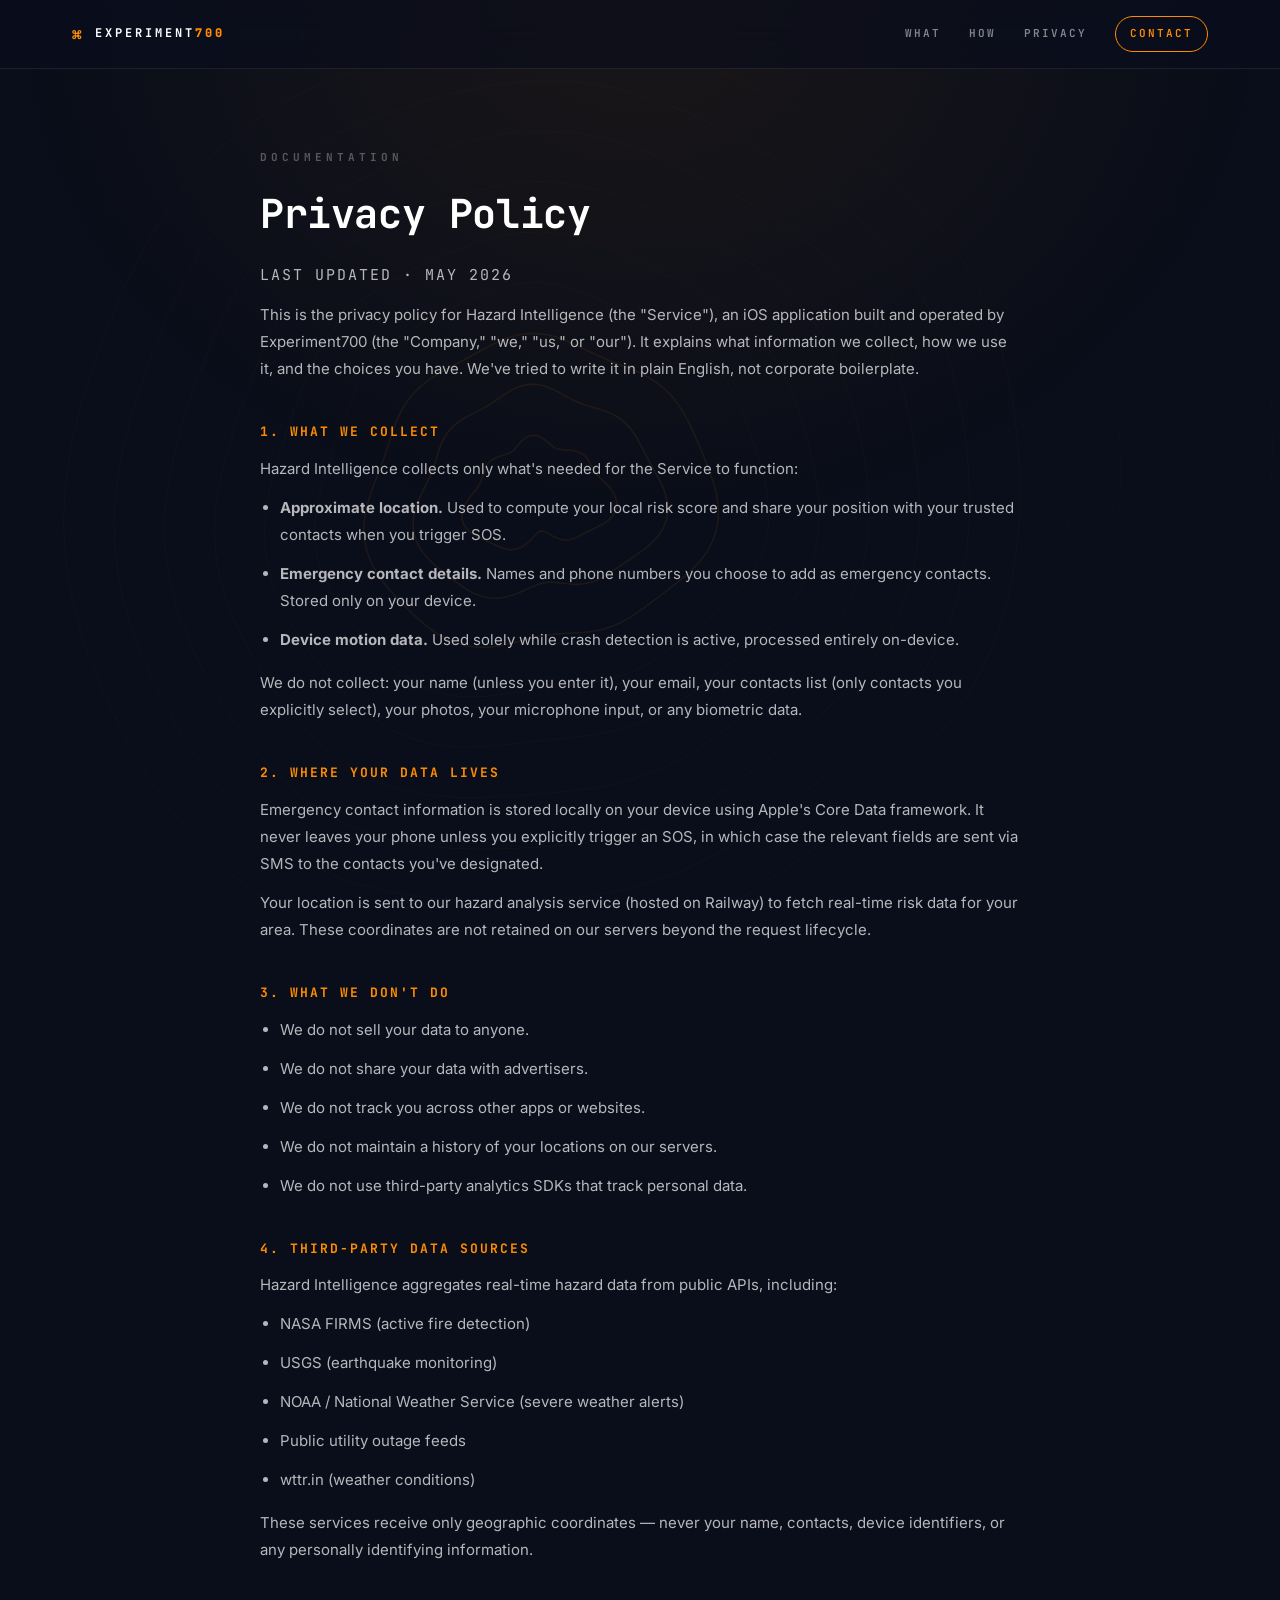
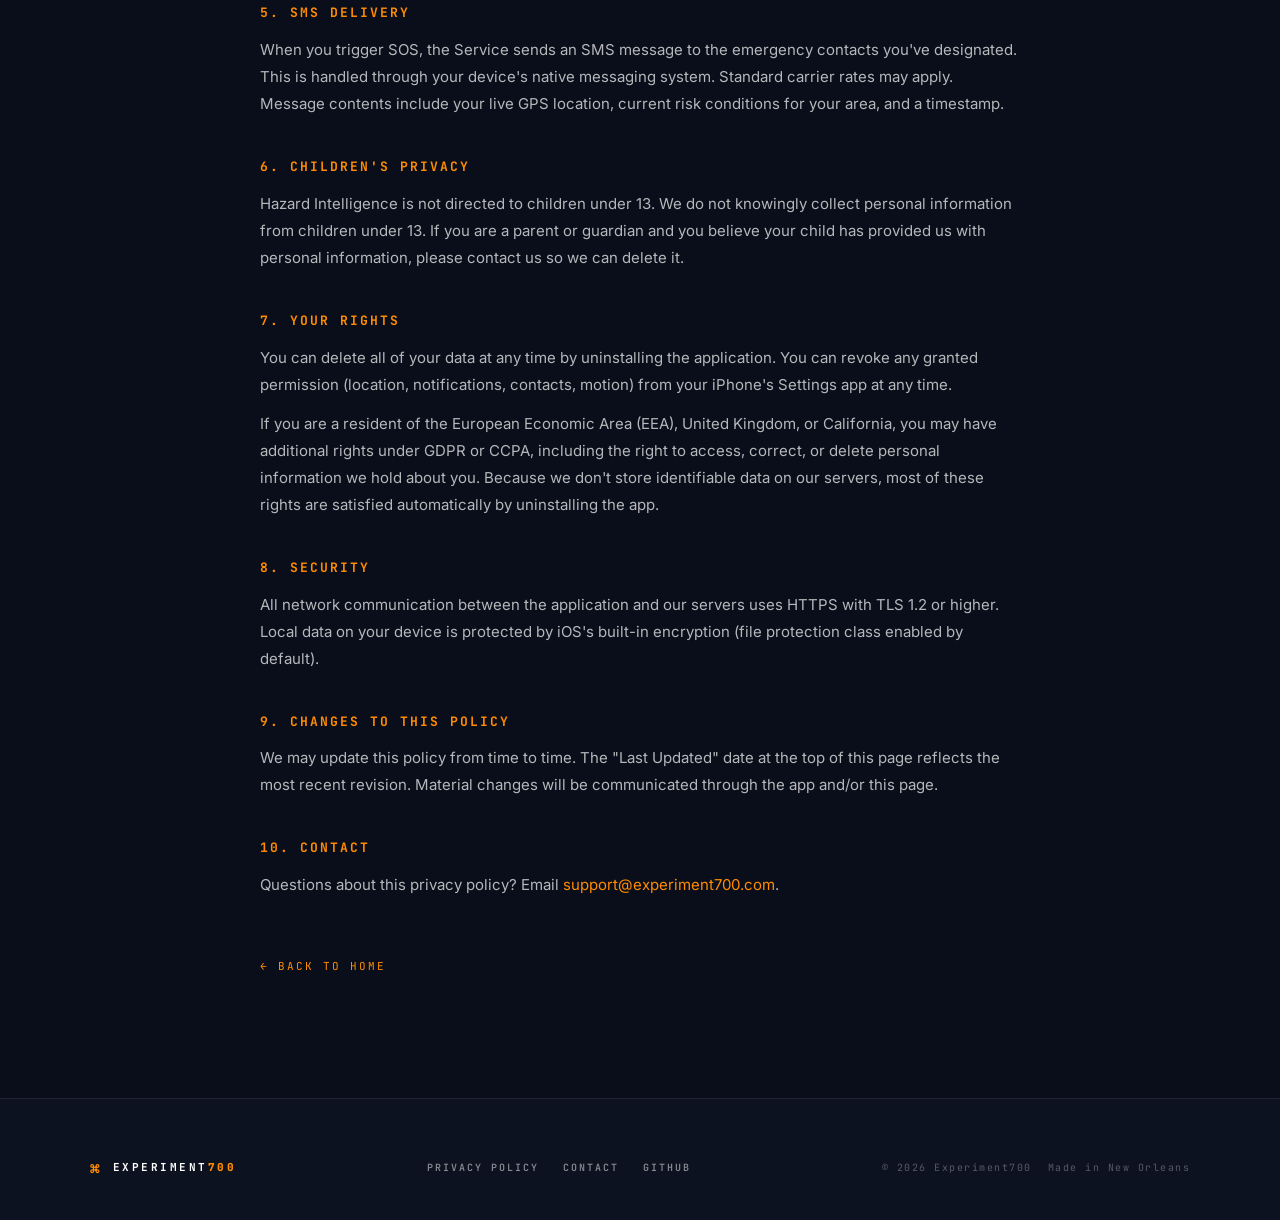
==== privacy/index.html @ 66ae2450 "Initial site: landing page, privacy policy, animated topo background. Matches Hazard Intelligence ap" ====
<!DOCTYPE html>
<html lang="en">
<head>
    <meta charset="UTF-8">
    <meta name="viewport" content="width=device-width, initial-scale=1.0">
    <meta name="description" content="Hazard Intelligence Privacy Policy — how we handle your data.">
    <meta name="theme-color" content="#0A0E1A">
    <title>Privacy Policy — Hazard Intelligence</title>
    <link rel="stylesheet" href="../style.css">
    <link rel="preconnect" href="https://fonts.googleapis.com">
    <link rel="preconnect" href="https://fonts.gstatic.com" crossorigin>
    <link href="https://fonts.googleapis.com/css2?family=JetBrains+Mono:wght@400;500;700;800&family=Inter:wght@400;500;600;700&display=swap" rel="stylesheet">
</head>
<body class="privacy-page">

    <canvas id="bg-canvas" aria-hidden="true"></canvas>

    <nav class="nav">
        <div class="nav-inner">
            <a href="/" class="brand">
                <span class="brand-mark">⌘</span>
                <span class="brand-text">EXPERIMENT<strong>700</strong></span>
            </a>
            <div class="nav-links">
                <a href="/#what">What</a>
                <a href="/#how">How</a>
                <a href="/privacy/">Privacy</a>
                <a href="mailto:support@experiment700.com" class="nav-contact">Contact</a>
            </div>
        </div>
    </nav>

    <main class="section" style="padding-top: 80px;">
        <div class="section-inner">

            <div class="section-label">DOCUMENTATION</div>
            <h1>Privacy Policy</h1>
            <p class="privacy-meta">LAST UPDATED · MAY 2026</p>

            <p>This is the privacy policy for Hazard Intelligence (the "Service"), an iOS application built and operated by Experiment700 (the "Company," "we," "us," or "our"). It explains what information we collect, how we use it, and the choices you have. We've tried to write it in plain English, not corporate boilerplate.</p>

            <h2>1. WHAT WE COLLECT</h2>
            <p>Hazard Intelligence collects only what's needed for the Service to function:</p>
            <ul>
                <li><strong>Approximate location.</strong> Used to compute your local risk score and share your position with your trusted contacts when you trigger SOS.</li>
                <li><strong>Emergency contact details.</strong> Names and phone numbers you choose to add as emergency contacts. Stored only on your device.</li>
                <li><strong>Device motion data.</strong> Used solely while crash detection is active, processed entirely on-device.</li>
            </ul>
            <p>We do not collect: your name (unless you enter it), your email, your contacts list (only contacts you explicitly select), your photos, your microphone input, or any biometric data.</p>

            <h2>2. WHERE YOUR DATA LIVES</h2>
            <p>Emergency contact information is stored locally on your device using Apple's Core Data framework. It never leaves your phone unless you explicitly trigger an SOS, in which case the relevant fields are sent via SMS to the contacts you've designated.</p>
            <p>Your location is sent to our hazard analysis service (hosted on Railway) to fetch real-time risk data for your area. These coordinates are not retained on our servers beyond the request lifecycle.</p>

            <h2>3. WHAT WE DON'T DO</h2>
            <ul>
                <li>We do not sell your data to anyone.</li>
                <li>We do not share your data with advertisers.</li>
                <li>We do not track you across other apps or websites.</li>
                <li>We do not maintain a history of your locations on our servers.</li>
                <li>We do not use third-party analytics SDKs that track personal data.</li>
            </ul>

            <h2>4. THIRD-PARTY DATA SOURCES</h2>
            <p>Hazard Intelligence aggregates real-time hazard data from public APIs, including:</p>
            <ul>
                <li>NASA FIRMS (active fire detection)</li>
                <li>USGS (earthquake monitoring)</li>
                <li>NOAA / National Weather Service (severe weather alerts)</li>
                <li>Public utility outage feeds</li>
                <li>wttr.in (weather conditions)</li>
            </ul>
            <p>These services receive only geographic coordinates — never your name, contacts, device identifiers, or any personally identifying information.</p>

            <h2>5. SMS DELIVERY</h2>
            <p>When you trigger SOS, the Service sends an SMS message to the emergency contacts you've designated. This is handled through your device's native messaging system. Standard carrier rates may apply. Message contents include your live GPS location, current risk conditions for your area, and a timestamp.</p>

            <h2>6. CHILDREN'S PRIVACY</h2>
            <p>Hazard Intelligence is not directed to children under 13. We do not knowingly collect personal information from children under 13. If you are a parent or guardian and you believe your child has provided us with personal information, please contact us so we can delete it.</p>

            <h2>7. YOUR RIGHTS</h2>
            <p>You can delete all of your data at any time by uninstalling the application. You can revoke any granted permission (location, notifications, contacts, motion) from your iPhone's Settings app at any time.</p>
            <p>If you are a resident of the European Economic Area (EEA), United Kingdom, or California, you may have additional rights under GDPR or CCPA, including the right to access, correct, or delete personal information we hold about you. Because we don't store identifiable data on our servers, most of these rights are satisfied automatically by uninstalling the app.</p>

            <h2>8. SECURITY</h2>
            <p>All network communication between the application and our servers uses HTTPS with TLS 1.2 or higher. Local data on your device is protected by iOS's built-in encryption (file protection class enabled by default).</p>

            <h2>9. CHANGES TO THIS POLICY</h2>
            <p>We may update this policy from time to time. The "Last Updated" date at the top of this page reflects the most recent revision. Material changes will be communicated through the app and/or this page.</p>

            <h2>10. CONTACT</h2>
            <p>Questions about this privacy policy? Email <a href="mailto:support@experiment700.com" style="color: var(--accent);">support@experiment700.com</a>.</p>

            <a href="/" class="back-link">← BACK TO HOME</a>

        </div>
    </main>

    <footer class="footer">
        <div class="footer-inner">
            <div class="footer-brand">
                <span class="brand-mark">⌘</span>
                <span class="brand-text">EXPERIMENT<strong>700</strong></span>
            </div>
            <div class="footer-links">
                <a href="/privacy/">Privacy Policy</a>
                <a href="mailto:support@experiment700.com">Contact</a>
                <a href="https://github.com/Experiment700/Hazard-Intelligence" target="_blank" rel="noopener">GitHub</a>
            </div>
            <div class="footer-meta">
                <span>© 2026 Experiment700</span>
                <span>Made in New Orleans</span>
            </div>
        </div>
    </footer>

    <script src="../app.js"></script>
</body>
</html>
---- style.css ----
/* ============================================================
   Experiment700 — Hazard Intelligence
   Site Stylesheet
   Matches the app aesthetic: dark navy, monospaced, accent orange.
   ============================================================ */

   :root {
    --bg: #0A0E1A;
    --bg-alt: #0D1220;
    --bg-card: rgba(255, 255, 255, 0.04);
    --border: rgba(255, 255, 255, 0.08);
    --border-strong: rgba(255, 255, 255, 0.15);

    --text: #FFFFFF;
    --text-soft: rgba(255, 255, 255, 0.7);
    --text-dim: rgba(255, 255, 255, 0.5);
    --text-faint: rgba(255, 255, 255, 0.3);

    --accent: #FF8C00;
    --accent-glow: rgba(255, 140, 0, 0.35);
    --danger: #FF3B30;
    --info: #5AC8FA;
    --success: #34C759;

    --mono: 'JetBrains Mono', 'Menlo', 'SF Mono', monospace;
    --sans: 'Inter', -apple-system, BlinkMacSystemFont, system-ui, sans-serif;
}

* {
    box-sizing: border-box;
    margin: 0;
    padding: 0;
}

html {
    scroll-behavior: smooth;
}

body {
    background: var(--bg);
    color: var(--text);
    font-family: var(--sans);
    line-height: 1.6;
    -webkit-font-smoothing: antialiased;
    -moz-osx-font-smoothing: grayscale;
    overflow-x: hidden;
}

a {
    color: inherit;
    text-decoration: none;
    transition: color 0.2s ease;
}

a:hover {
    color: var(--accent);
}

/* ============================================================
   Background canvas — animated topo grid
   ============================================================ */
#bg-canvas {
    position: fixed;
    top: 0;
    left: 0;
    width: 100vw;
    height: 100vh;
    z-index: -1;
    opacity: 0.5;
    pointer-events: none;
}

body::before {
    content: '';
    position: fixed;
    top: 0;
    left: 0;
    right: 0;
    height: 60vh;
    background: radial-gradient(ellipse at top, var(--accent-glow), transparent 70%);
    opacity: 0.2;
    z-index: -1;
    pointer-events: none;
}

/* ============================================================
   Navigation
   ============================================================ */
.nav {
    position: sticky;
    top: 0;
    z-index: 100;
    background: rgba(10, 14, 26, 0.7);
    backdrop-filter: saturate(180%) blur(20px);
    -webkit-backdrop-filter: saturate(180%) blur(20px);
    border-bottom: 1px solid var(--border);
}

.nav-inner {
    max-width: 1200px;
    margin: 0 auto;
    padding: 16px 32px;
    display: flex;
    justify-content: space-between;
    align-items: center;
}

.brand {
    display: flex;
    align-items: center;
    gap: 10px;
    font-family: var(--mono);
    font-size: 12px;
    font-weight: 700;
    letter-spacing: 3px;
    color: var(--text);
}

.brand-mark {
    font-size: 16px;
    color: var(--accent);
}

.brand-text strong {
    color: var(--accent);
    font-weight: 800;
}

.nav-links {
    display: flex;
    gap: 28px;
    align-items: center;
    font-family: var(--mono);
    font-size: 11px;
    font-weight: 600;
    letter-spacing: 2px;
    text-transform: uppercase;
}

.nav-links a {
    color: var(--text-dim);
}

.nav-links a:hover {
    color: var(--text);
}

.nav-contact {
    color: var(--accent) !important;
    border: 1px solid var(--accent);
    padding: 8px 14px;
    border-radius: 99px;
    transition: all 0.2s ease;
}

.nav-contact:hover {
    background: var(--accent);
    color: black !important;
}

/* ============================================================
   Hero
   ============================================================ */
.hero {
    padding: 120px 32px 100px;
    min-height: 80vh;
    display: flex;
    align-items: center;
    justify-content: center;
}

.hero-inner {
    max-width: 900px;
    text-align: center;
}

.hero-badge {
    display: inline-flex;
    align-items: center;
    gap: 8px;
    padding: 8px 16px;
    border-radius: 99px;
    border: 1px solid var(--border-strong);
    background: var(--bg-card);
    font-family: var(--mono);
    font-size: 10px;
    font-weight: 700;
    letter-spacing: 2px;
    color: var(--text-soft);
    margin-bottom: 32px;
}

.hero-badge-dot {
    width: 6px;
    height: 6px;
    border-radius: 50%;
    background: var(--success);
    box-shadow: 0 0 8px var(--success);
    animation: pulse 2s infinite;
}

@keyframes pulse {
    0%, 100% { opacity: 1; }
    50% { opacity: 0.4; }
}

.hero-title {
    font-family: var(--mono);
    font-size: clamp(36px, 7vw, 72px);
    font-weight: 800;
    line-height: 1.1;
    letter-spacing: -0.02em;
    margin-bottom: 32px;
}

.hero-title .accent {
    color: var(--accent);
    text-shadow: 0 0 30px var(--accent-glow);
}

.hero-sub {
    font-size: clamp(15px, 2vw, 18px);
    color: var(--text-soft);
    line-height: 1.7;
    max-width: 640px;
    margin: 0 auto 40px;
}

.hero-cta {
    display: flex;
    flex-direction: column;
    align-items: center;
    gap: 16px;
}

.btn {
    display: inline-block;
    padding: 18px 36px;
    border-radius: 99px;
    font-family: var(--mono);
    font-weight: 700;
    font-size: 12px;
    letter-spacing: 3px;
    text-transform: uppercase;
    transition: all 0.2s ease;
    cursor: pointer;
    border: none;
}

.btn-primary {
    background: var(--accent);
    color: black;
    box-shadow: 0 8px 24px var(--accent-glow);
}

.btn-primary:hover {
    transform: translateY(-2px);
    box-shadow: 0 12px 32px var(--accent-glow);
    color: black;
}

.hero-cta-note {
    font-family: var(--mono);
    font-size: 10px;
    letter-spacing: 2px;
    color: var(--text-faint);
}

/* ============================================================
   Sections
   ============================================================ */
.section {
    padding: 120px 32px;
    position: relative;
}

.section-alt {
    background: var(--bg-alt);
    border-top: 1px solid var(--border);
    border-bottom: 1px solid var(--border);
}

.section-inner {
    max-width: 1100px;
    margin: 0 auto;
}

.section-inner.narrow {
    max-width: 720px;
}

.section-label {
    font-family: var(--mono);
    font-size: 11px;
    font-weight: 700;
    letter-spacing: 4px;
    color: var(--text-faint);
    margin-bottom: 16px;
    text-transform: uppercase;
}

.section-title {
    font-family: var(--mono);
    font-size: clamp(28px, 4.5vw, 44px);
    font-weight: 700;
    line-height: 1.2;
    letter-spacing: -0.01em;
    margin-bottom: 56px;
}

.section-title.small {
    font-size: clamp(22px, 3vw, 32px);
    margin-bottom: 16px;
}

.lede {
    font-size: 18px;
    color: var(--text-soft);
    line-height: 1.8;
    margin-bottom: 24px;
}

.signoff {
    font-family: var(--mono);
    font-size: 12px;
    letter-spacing: 2px;
    color: var(--accent);
}

/* ============================================================
   Pillars (3-up grid)
   ============================================================ */
.pillars {
    display: grid;
    grid-template-columns: repeat(auto-fit, minmax(280px, 1fr));
    gap: 24px;
}

.pillar {
    padding: 32px;
    border-radius: 16px;
    background: var(--bg-card);
    border: 1px solid var(--border);
    transition: transform 0.3s ease, border-color 0.3s ease;
}

.pillar:hover {
    transform: translateY(-4px);
    border-color: var(--border-strong);
}

.pillar-icon {
    width: 56px;
    height: 56px;
    border-radius: 14px;
    background: color-mix(in srgb, var(--icon-color) 15%, transparent);
    display: flex;
    align-items: center;
    justify-content: center;
    color: var(--icon-color);
    margin-bottom: 20px;
}

.pillar-icon svg {
    width: 28px;
    height: 28px;
}

.pillar h3 {
    font-family: var(--mono);
    font-size: 12px;
    font-weight: 700;
    letter-spacing: 2px;
    color: var(--icon-color);
    margin-bottom: 12px;
}

.pillar p {
    color: var(--text-soft);
    font-size: 14px;
    line-height: 1.7;
}

/* ============================================================
   Steps (4-up grid)
   ============================================================ */
.steps {
    display: grid;
    grid-template-columns: repeat(auto-fit, minmax(220px, 1fr));
    gap: 32px;
}

.step {
    padding: 24px 4px;
    border-top: 1px solid var(--border-strong);
}

.step-num {
    font-family: var(--mono);
    font-size: 11px;
    font-weight: 700;
    letter-spacing: 3px;
    color: var(--accent);
    margin-bottom: 12px;
}

.step h4 {
    font-family: var(--mono);
    font-size: 13px;
    font-weight: 700;
    letter-spacing: 2px;
    margin-bottom: 12px;
}

.step p {
    color: var(--text-soft);
    font-size: 13px;
    line-height: 1.7;
}

/* ============================================================
   CTA card
   ============================================================ */
.section-cta {
    padding-bottom: 80px;
}

.cta-card {
    padding: 48px;
    border-radius: 24px;
    background: linear-gradient(135deg, rgba(255, 140, 0, 0.08), rgba(255, 140, 0, 0.02));
    border: 1px solid rgba(255, 140, 0, 0.2);
    display: flex;
    flex-wrap: wrap;
    gap: 32px;
    align-items: center;
    justify-content: space-between;
}

.cta-text {
    flex: 1;
    min-width: 280px;
}

.cta-text p {
    color: var(--text-soft);
    font-size: 14px;
    margin-top: 8px;
}

.appstore-placeholder {
    display: inline-flex;
    align-items: center;
    gap: 12px;
    padding: 14px 22px;
    border-radius: 12px;
    background: rgba(255, 255, 255, 0.05);
    border: 1px solid var(--border-strong);
    color: var(--text);
    font-family: var(--sans);
    cursor: not-allowed;
    opacity: 0.6;
}

.appstore-placeholder div {
    display: flex;
    flex-direction: column;
    line-height: 1.1;
}

.appstore-tagline {
    font-family: var(--mono);
    font-size: 9px;
    font-weight: 600;
    letter-spacing: 1.5px;
    color: var(--text-dim);
}

.appstore-name {
    font-size: 18px;
    font-weight: 600;
    letter-spacing: -0.01em;
}

/* ============================================================
   Footer
   ============================================================ */
.footer {
    padding: 56px 32px 40px;
    border-top: 1px solid var(--border);
    background: var(--bg-alt);
}

.footer-inner {
    max-width: 1100px;
    margin: 0 auto;
    display: flex;
    flex-wrap: wrap;
    align-items: center;
    justify-content: space-between;
    gap: 24px;
}

.footer-brand {
    display: flex;
    align-items: center;
    gap: 10px;
    font-family: var(--mono);
    font-size: 11px;
    font-weight: 700;
    letter-spacing: 2.5px;
    color: var(--text);
}

.footer-links {
    display: flex;
    gap: 24px;
    font-family: var(--mono);
    font-size: 10px;
    font-weight: 600;
    letter-spacing: 2px;
    text-transform: uppercase;
}

.footer-links a {
    color: var(--text-dim);
}

.footer-meta {
    display: flex;
    gap: 16px;
    font-family: var(--mono);
    font-size: 10px;
    letter-spacing: 1.5px;
    color: var(--text-faint);
}

/* ============================================================
   Privacy page specific
   ============================================================ */
.privacy-page .section-inner {
    max-width: 760px;
}

.privacy-page h1 {
    font-family: var(--mono);
    font-size: clamp(28px, 5vw, 40px);
    margin-bottom: 16px;
    letter-spacing: -0.01em;
}

.privacy-meta {
    font-family: var(--mono);
    font-size: 11px;
    letter-spacing: 2px;
    color: var(--accent);
    margin-bottom: 40px;
}

.privacy-page h2 {
    font-family: var(--mono);
    font-size: 13px;
    font-weight: 700;
    letter-spacing: 2px;
    color: var(--accent);
    margin: 40px 0 12px;
    text-transform: uppercase;
}

.privacy-page p,
.privacy-page li {
    color: var(--text-soft);
    font-size: 15px;
    line-height: 1.8;
    margin-bottom: 12px;
}

.privacy-page ul {
    padding-left: 20px;
    margin-bottom: 16px;
}

.back-link {
    display: inline-block;
    margin-top: 48px;
    font-family: var(--mono);
    font-size: 11px;
    letter-spacing: 2px;
    color: var(--accent);
}

/* ============================================================
   404 page
   ============================================================ */
.notfound {
    min-height: 100vh;
    display: flex;
    flex-direction: column;
    align-items: center;
    justify-content: center;
    text-align: center;
    padding: 32px;
}

.notfound-code {
    font-family: var(--mono);
    font-size: clamp(80px, 18vw, 180px);
    font-weight: 800;
    color: var(--accent);
    line-height: 1;
    text-shadow: 0 0 40px var(--accent-glow);
}

.notfound-msg {
    font-family: var(--mono);
    font-size: 13px;
    letter-spacing: 3px;
    color: var(--text-dim);
    margin: 16px 0 32px;
}

/* ============================================================
   Animations
   ============================================================ */
.fade-in {
    opacity: 0;
    animation: fadeUp 0.8s ease-out forwards;
}

.delay-1 { animation-delay: 0.1s; }
.delay-2 { animation-delay: 0.3s; }
.delay-3 { animation-delay: 0.5s; }

@keyframes fadeUp {
    from {
        opacity: 0;
        transform: translateY(16px);
    }
    to {
        opacity: 1;
        transform: translateY(0);
    }
}

.reveal {
    opacity: 0;
    transform: translateY(24px);
    transition: opacity 0.7s ease-out, transform 0.7s ease-out;
}

.reveal.visible {
    opacity: 1;
    transform: translateY(0);
}

/* ============================================================
   Responsive
   ============================================================ */
@media (max-width: 700px) {
    .nav-inner {
        padding: 12px 20px;
    }
    .nav-links {
        gap: 14px;
        font-size: 9px;
    }
    .nav-links a:not(.nav-contact) {
        display: none;
    }
    .hero {
        padding: 80px 20px 60px;
    }
    .section {
        padding: 80px 20px;
    }
    .cta-card {
        padding: 32px 24px;
    }
    .footer-inner {
        flex-direction: column;
        text-align: center;
    }
}

@media (prefers-reduced-motion: reduce) {
    *, *::before, *::after {
        animation-duration: 0.01ms !important;
        animation-iteration-count: 1 !important;
        transition-duration: 0.01ms !important;
    }
}
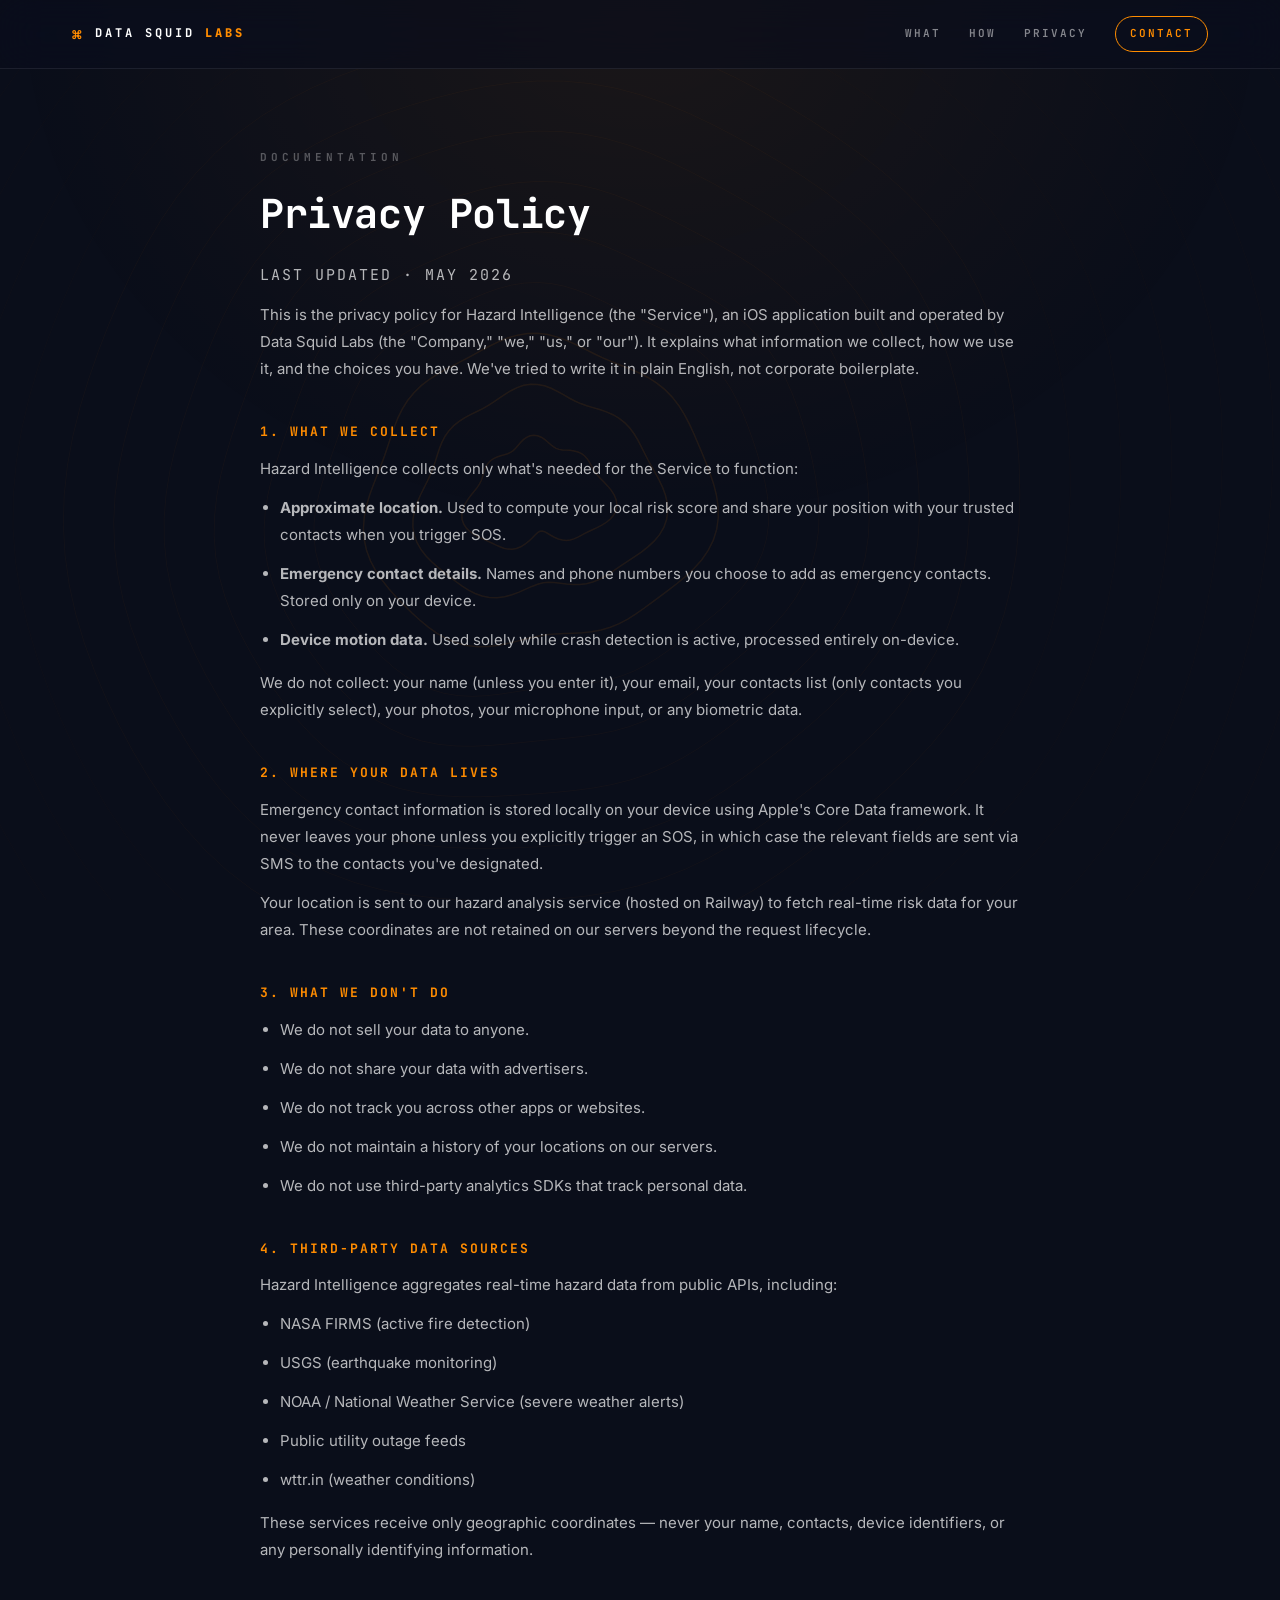
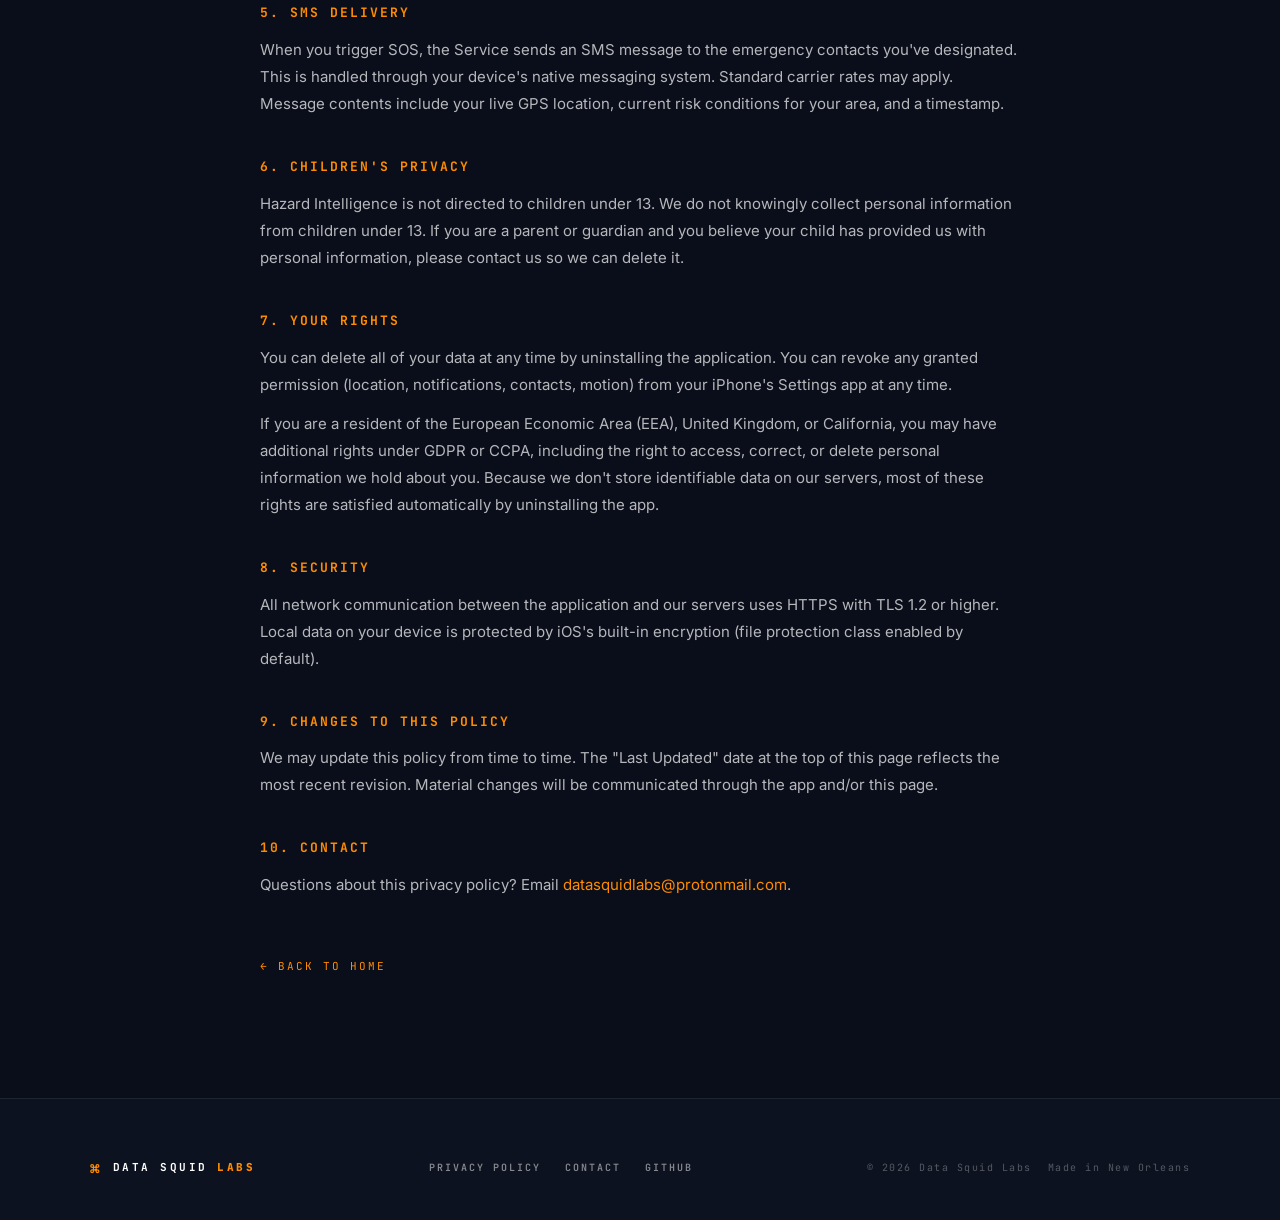
==== commit b2146a44: "Rename Experiment700 → Data Squid Labs across static site Updates all brand text, URLs, email, copyr" ====
--- a/privacy/index.html
+++ b/privacy/index.html
@@ -19,13 +19,13 @@
         <div class="nav-inner">
             <a href="/" class="brand">
                 <span class="brand-mark">⌘</span>
-                <span class="brand-text">EXPERIMENT<strong>700</strong></span>
+                <span class="brand-text">DATA SQUID <strong>LABS</strong></span>
             </a>
             <div class="nav-links">
                 <a href="/#what">What</a>
                 <a href="/#how">How</a>
                 <a href="/privacy/">Privacy</a>
-                <a href="mailto:support@experiment700.com" class="nav-contact">Contact</a>
+                <a href="mailto:datasquidlabs@protonmail.com" class="nav-contact">Contact</a>
             </div>
         </div>
     </nav>
@@ -37,7 +37,7 @@
             <h1>Privacy Policy</h1>
             <p class="privacy-meta">LAST UPDATED · MAY 2026</p>
 
-            <p>This is the privacy policy for Hazard Intelligence (the "Service"), an iOS application built and operated by Experiment700 (the "Company," "we," "us," or "our"). It explains what information we collect, how we use it, and the choices you have. We've tried to write it in plain English, not corporate boilerplate.</p>
+            <p>This is the privacy policy for Hazard Intelligence (the "Service"), an iOS application built and operated by Data Squid Labs (the "Company," "we," "us," or "our"). It explains what information we collect, how we use it, and the choices you have. We've tried to write it in plain English, not corporate boilerplate.</p>
 
             <h2>1. WHAT WE COLLECT</h2>
             <p>Hazard Intelligence collects only what's needed for the Service to function:</p>
@@ -89,7 +89,7 @@
             <p>We may update this policy from time to time. The "Last Updated" date at the top of this page reflects the most recent revision. Material changes will be communicated through the app and/or this page.</p>
 
             <h2>10. CONTACT</h2>
-            <p>Questions about this privacy policy? Email <a href="mailto:support@experiment700.com" style="color: var(--accent);">support@experiment700.com</a>.</p>
+            <p>Questions about this privacy policy? Email <a href="mailto:datasquidlabs@protonmail.com" style="color: var(--accent);">datasquidlabs@protonmail.com</a>.</p>
 
             <a href="/" class="back-link">← BACK TO HOME</a>
 
@@ -100,15 +100,15 @@
         <div class="footer-inner">
             <div class="footer-brand">
                 <span class="brand-mark">⌘</span>
-                <span class="brand-text">EXPERIMENT<strong>700</strong></span>
+                <span class="brand-text">DATA SQUID <strong>LABS</strong></span>
             </div>
             <div class="footer-links">
                 <a href="/privacy/">Privacy Policy</a>
-                <a href="mailto:support@experiment700.com">Contact</a>
-                <a href="https://github.com/Experiment700/Hazard-Intelligence" target="_blank" rel="noopener">GitHub</a>
+                <a href="mailto:datasquidlabs@protonmail.com">Contact</a>
+                <a href="https://github.com/data-squid-labs/Hazard-Intelligence" target="_blank" rel="noopener">GitHub</a>
             </div>
             <div class="footer-meta">
-                <span>© 2026 Experiment700</span>
+                <span>© 2026 Data Squid Labs</span>
                 <span>Made in New Orleans</span>
             </div>
         </div>
--- a/style.css
+++ b/style.css
@@ -1,5 +1,5 @@
 /* ============================================================
-   Experiment700 — Hazard Intelligence
+   Data Squid Labs — Hazard Intelligence
    Site Stylesheet
    Matches the app aesthetic: dark navy, monospaced, accent orange.
    ============================================================ */
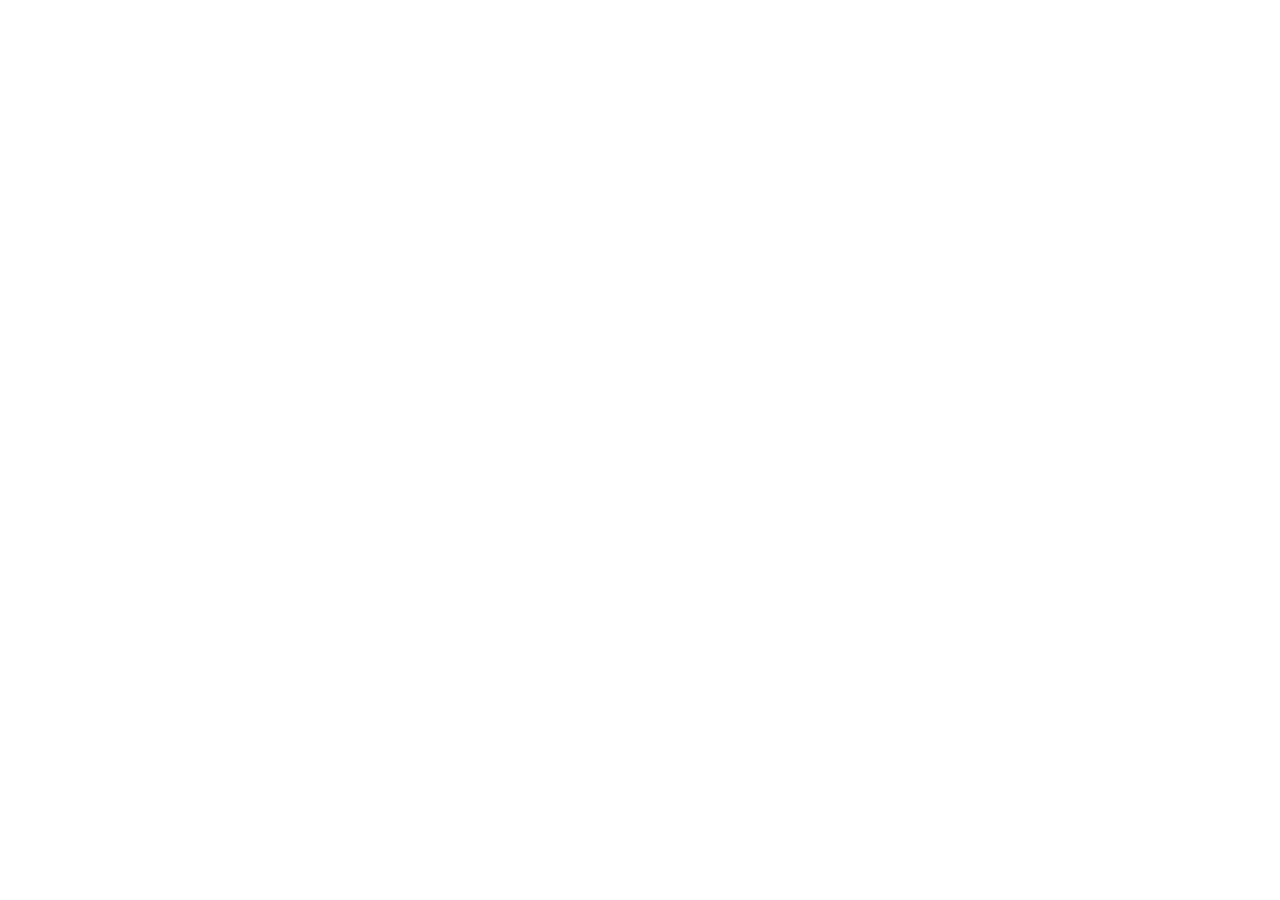
==== commit d9448fb3: "Replace with redirect to datasquidlabs.com The Data Squid Labs marketing site is now hosted at datas" ====
--- a/privacy/index.html
+++ b/privacy/index.html
@@ -1,119 +1,13 @@
 <!DOCTYPE html>
 <html lang="en">
 <head>
-    <meta charset="UTF-8">
-    <meta name="viewport" content="width=device-width, initial-scale=1.0">
-    <meta name="description" content="Hazard Intelligence Privacy Policy — how we handle your data.">
-    <meta name="theme-color" content="#0A0E1A">
-    <title>Privacy Policy — Hazard Intelligence</title>
-    <link rel="stylesheet" href="../style.css">
-    <link rel="preconnect" href="https://fonts.googleapis.com">
-    <link rel="preconnect" href="https://fonts.gstatic.com" crossorigin>
-    <link href="https://fonts.googleapis.com/css2?family=JetBrains+Mono:wght@400;500;700;800&family=Inter:wght@400;500;600;700&display=swap" rel="stylesheet">
+  <meta charset="utf-8">
+  <title>Data Squid Labs — Privacy</title>
+  <link rel="canonical" href="https://datasquidlabs.com/privacy">
+  <meta http-equiv="refresh" content="0; url=https://datasquidlabs.com/privacy">
+  <script>window.location.replace("https://datasquidlabs.com/privacy");</script>
 </head>
-<body class="privacy-page">
-
-    <canvas id="bg-canvas" aria-hidden="true"></canvas>
-
-    <nav class="nav">
-        <div class="nav-inner">
-            <a href="/" class="brand">
-                <span class="brand-mark">⌘</span>
-                <span class="brand-text">DATA SQUID <strong>LABS</strong></span>
-            </a>
-            <div class="nav-links">
-                <a href="/#what">What</a>
-                <a href="/#how">How</a>
-                <a href="/privacy/">Privacy</a>
-                <a href="mailto:datasquidlabs@protonmail.com" class="nav-contact">Contact</a>
-            </div>
-        </div>
-    </nav>
-
-    <main class="section" style="padding-top: 80px;">
-        <div class="section-inner">
-
-            <div class="section-label">DOCUMENTATION</div>
-            <h1>Privacy Policy</h1>
-            <p class="privacy-meta">LAST UPDATED · MAY 2026</p>
-
-            <p>This is the privacy policy for Hazard Intelligence (the "Service"), an iOS application built and operated by Data Squid Labs (the "Company," "we," "us," or "our"). It explains what information we collect, how we use it, and the choices you have. We've tried to write it in plain English, not corporate boilerplate.</p>
-
-            <h2>1. WHAT WE COLLECT</h2>
-            <p>Hazard Intelligence collects only what's needed for the Service to function:</p>
-            <ul>
-                <li><strong>Approximate location.</strong> Used to compute your local risk score and share your position with your trusted contacts when you trigger SOS.</li>
-                <li><strong>Emergency contact details.</strong> Names and phone numbers you choose to add as emergency contacts. Stored only on your device.</li>
-                <li><strong>Device motion data.</strong> Used solely while crash detection is active, processed entirely on-device.</li>
-            </ul>
-            <p>We do not collect: your name (unless you enter it), your email, your contacts list (only contacts you explicitly select), your photos, your microphone input, or any biometric data.</p>
-
-            <h2>2. WHERE YOUR DATA LIVES</h2>
-            <p>Emergency contact information is stored locally on your device using Apple's Core Data framework. It never leaves your phone unless you explicitly trigger an SOS, in which case the relevant fields are sent via SMS to the contacts you've designated.</p>
-            <p>Your location is sent to our hazard analysis service (hosted on Railway) to fetch real-time risk data for your area. These coordinates are not retained on our servers beyond the request lifecycle.</p>
-
-            <h2>3. WHAT WE DON'T DO</h2>
-            <ul>
-                <li>We do not sell your data to anyone.</li>
-                <li>We do not share your data with advertisers.</li>
-                <li>We do not track you across other apps or websites.</li>
-                <li>We do not maintain a history of your locations on our servers.</li>
-                <li>We do not use third-party analytics SDKs that track personal data.</li>
-            </ul>
-
-            <h2>4. THIRD-PARTY DATA SOURCES</h2>
-            <p>Hazard Intelligence aggregates real-time hazard data from public APIs, including:</p>
-            <ul>
-                <li>NASA FIRMS (active fire detection)</li>
-                <li>USGS (earthquake monitoring)</li>
-                <li>NOAA / National Weather Service (severe weather alerts)</li>
-                <li>Public utility outage feeds</li>
-                <li>wttr.in (weather conditions)</li>
-            </ul>
-            <p>These services receive only geographic coordinates — never your name, contacts, device identifiers, or any personally identifying information.</p>
-
-            <h2>5. SMS DELIVERY</h2>
-            <p>When you trigger SOS, the Service sends an SMS message to the emergency contacts you've designated. This is handled through your device's native messaging system. Standard carrier rates may apply. Message contents include your live GPS location, current risk conditions for your area, and a timestamp.</p>
-
-            <h2>6. CHILDREN'S PRIVACY</h2>
-            <p>Hazard Intelligence is not directed to children under 13. We do not knowingly collect personal information from children under 13. If you are a parent or guardian and you believe your child has provided us with personal information, please contact us so we can delete it.</p>
-
-            <h2>7. YOUR RIGHTS</h2>
-            <p>You can delete all of your data at any time by uninstalling the application. You can revoke any granted permission (location, notifications, contacts, motion) from your iPhone's Settings app at any time.</p>
-            <p>If you are a resident of the European Economic Area (EEA), United Kingdom, or California, you may have additional rights under GDPR or CCPA, including the right to access, correct, or delete personal information we hold about you. Because we don't store identifiable data on our servers, most of these rights are satisfied automatically by uninstalling the app.</p>
-
-            <h2>8. SECURITY</h2>
-            <p>All network communication between the application and our servers uses HTTPS with TLS 1.2 or higher. Local data on your device is protected by iOS's built-in encryption (file protection class enabled by default).</p>
-
-            <h2>9. CHANGES TO THIS POLICY</h2>
-            <p>We may update this policy from time to time. The "Last Updated" date at the top of this page reflects the most recent revision. Material changes will be communicated through the app and/or this page.</p>
-
-            <h2>10. CONTACT</h2>
-            <p>Questions about this privacy policy? Email <a href="mailto:datasquidlabs@protonmail.com" style="color: var(--accent);">datasquidlabs@protonmail.com</a>.</p>
-
-            <a href="/" class="back-link">← BACK TO HOME</a>
-
-        </div>
-    </main>
-
-    <footer class="footer">
-        <div class="footer-inner">
-            <div class="footer-brand">
-                <span class="brand-mark">⌘</span>
-                <span class="brand-text">DATA SQUID <strong>LABS</strong></span>
-            </div>
-            <div class="footer-links">
-                <a href="/privacy/">Privacy Policy</a>
-                <a href="mailto:datasquidlabs@protonmail.com">Contact</a>
-                <a href="https://github.com/data-squid-labs/Hazard-Intelligence" target="_blank" rel="noopener">GitHub</a>
-            </div>
-            <div class="footer-meta">
-                <span>© 2026 Data Squid Labs</span>
-                <span>Made in New Orleans</span>
-            </div>
-        </div>
-    </footer>
-
-    <script src="../app.js"></script>
+<body>
+  <p>Privacy policy has moved. Redirecting to <a href="https://datasquidlabs.com/privacy">datasquidlabs.com/privacy</a>.</p>
 </body>
-</html>+</html>
